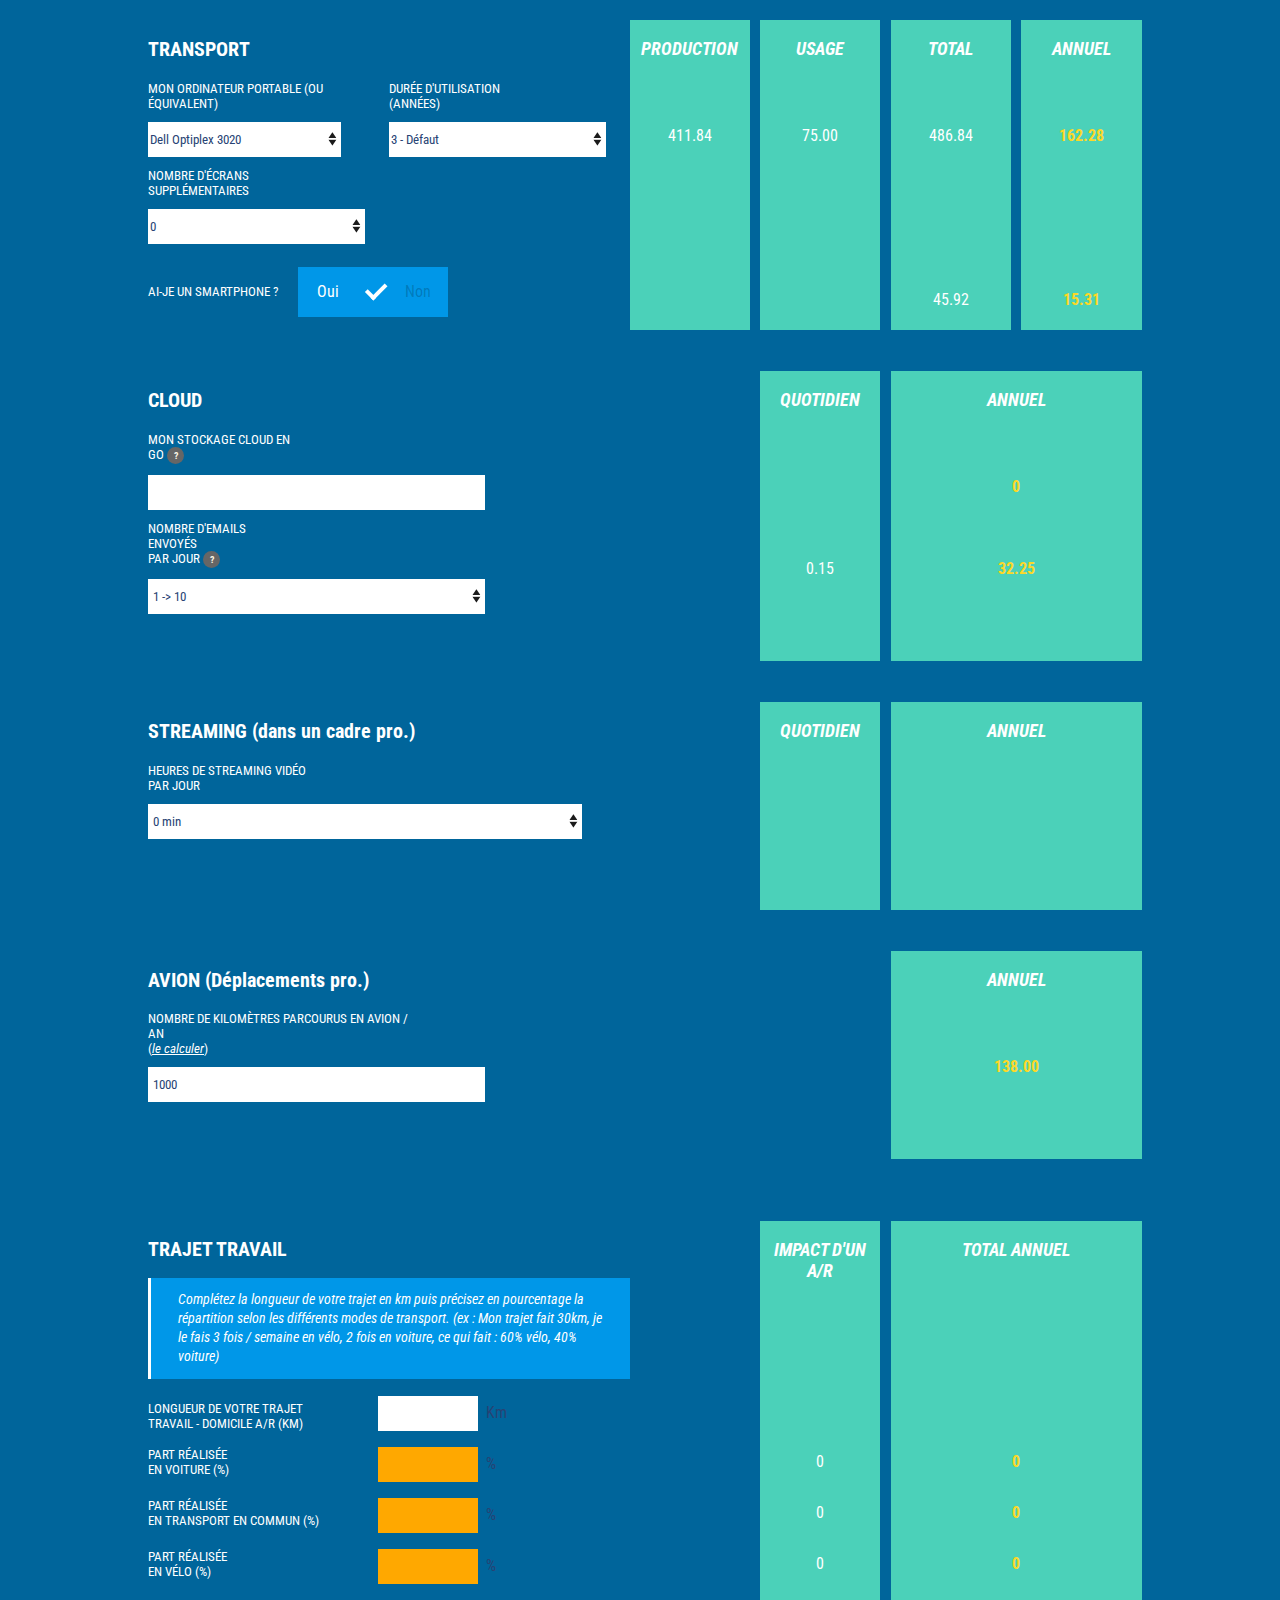
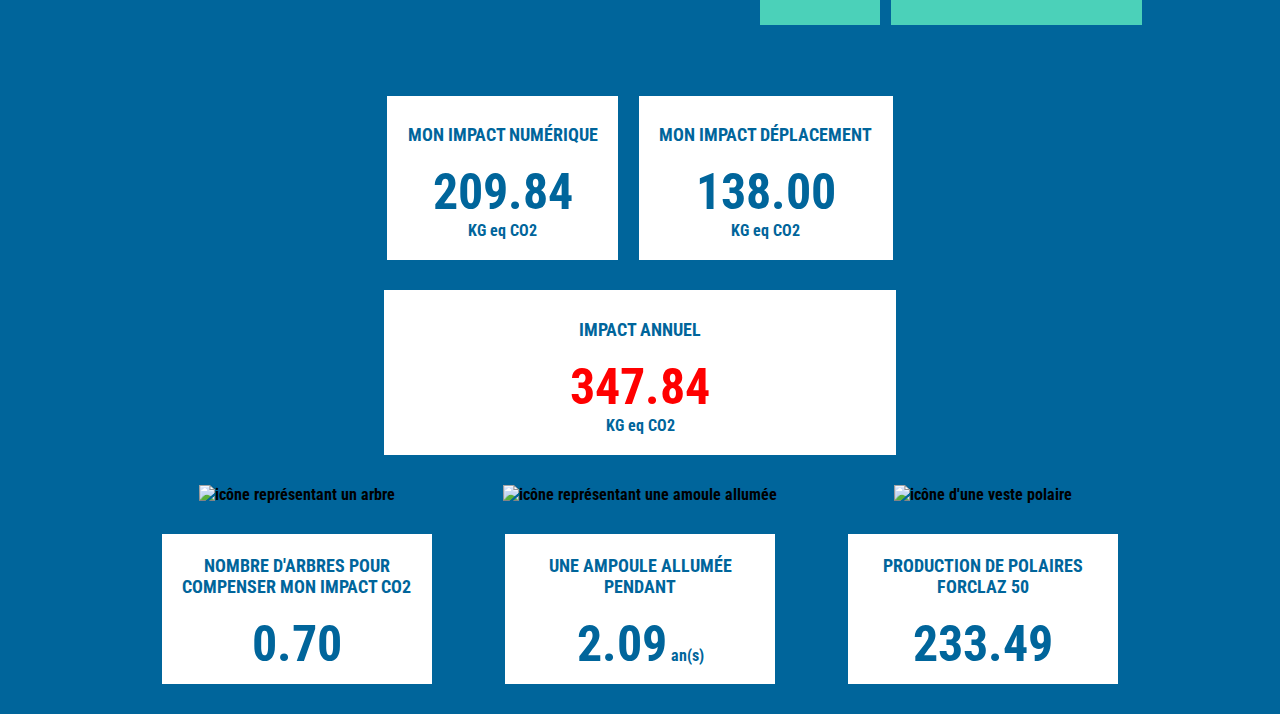
==== index.old.html @ cce3cbbc "commit" ====
<!DOCTYPE html>
<html lang="fr">
    <head>
        <title>GreenIT | Calculatrice</title>
        <meta http-equiv="Content-Type" content="text/html; charset=utf-8" />
        <link rel="stylesheet" href="./src/css/style.css" />
        <link href="https://fonts.googleapis.com/css?family=Roboto+Condensed" rel="stylesheet">
        <script src="./src/js/jquery.js"></script>
        <script src="./src/js/scripts.js"></script>
        <meta http-equiv="X-UA-Compatible" content="IE=edge">
        <meta name="viewport" content="width=device-width, initial-scale=1, maximum-scale=1, user-scalable=no">
        <script type="text/javascript">
            var _paq = window._paq || [];
            _paq.push(['trackPageView']);
            _paq.push(['enableLinkTracking']);
            (function() {
                var u="//analytics.institutnr.org/";
                _paq.push(['setTrackerUrl', u+'matomo.php']);
                _paq.push(['setSiteId', '1']);
                var d=document, g=d.createElement('script'), s=d.getElementsByTagName('script')[0];g.type='text/javascript';
                g.async=true; g.defer=true; g.src=u+'matomo.js'; s.parentNode.insertBefore(g,s);})();
        </script>
    </head>
    <body>
        <div id="page">
            <div id="content">
                <div class="background-image"></div>
                <div id="data">
                    <div id="device" class="section">
                        <div class="input_part">
                            <h2>TRANSPORT</h2>
                            <div class="groupe">
                                <div class="qOne">
                                    <div class="question">Mon ordinateur portable (ou équivalent)</div>
                                    <div class="answer">
                                        <select id="sel_laptop"></select>
                                    </div>
                                </div>
                                <div class="qTwo">
                                    <div class="question">Durée d'utilisation (Années)</div>
                                    <div class="answer">
                                        <select id="sel_lastingLaptop">
                                            <option value="1">1</option>
                                            <option value="2">2</option>
                                            <option value="3" selected=selected>3 - Défaut</option>
                                            <option value="4">4</option>
                                            <option value="5">5</option>
                                            <option value="6">6</option>
                                        </select>
                                    </div>
                                </div>
                            </div>
                            <div class="qOne">
                                <div class="question">Nombre d'écrans supplémentaires</div>
                                <div class="answer">
                                    <select id="screen">
                                        <option value="0">0</option>
                                        <option value="1">1</option>
                                        <option value="2">2</option>
                                        <option value="3">3</option>
                                    </select>
                                </div>
                            </div>
                            <div class="qTwo" id="smartphone">
                                <div class="question">Ai-je un smartphone ?</div>
                                <div class="answer">
                                    <div class="toggle-radio">
                                        <input type="radio" value="yes" name="phone" id="yes" checked>
                                        <input type="radio" value="no" name="phone" id="no">
                                        <div class="switch">
                                            <label for="yes">Oui</label>
                                            <label for="no">Non</label>
                                            <span></span>
                                        </div>
                                    </div>
                                </div>
                            </div>
                        </div>
                        <div class="boxes">
                            <div class="box">
                                <h3>PRODUCTION</h3>
                                <div id="laptop_production"></div>
                                <div class="line78">&nbsp;</div>
                            </div>
                            <div class="box">
                                <h3>USAGE</h3>
                                <div id="laptop_use"></div>
                                <div class="line78">&nbsp;</div>
                            </div>
                            <div class="box">
                                <h3>TOTAL</h3>
                                <div id="laptop_total" class="line24"></div>
                                <div id="screen_total" class="line24"></div>
                                <div id="phone_total" class="line24"></div>
                            </div>
                            <div class="box">
                                <h3>ANNUEL</h3>
                                <div id="laptop_impact_annuel" class="bold line24"></div>
                                <div id="screen_total_annuel" class="bold line24"></div>
                                <div id="phone_total_annuel" class="bold line24"></div>
                            </div>
                        </div>
                    </div>
                    <div id="cloud" class="section">
                        <div class="input_part">
                            <h2>CLOUD</h2>
                            <div class="question faq">Mon stockage Cloud en Go <a class="info" onclick="return false" href="#">?</a></div>
                            <div class="encart">Empreinte basée sur une étude Green IT - Frédéric Bordage : 120g Co2/Go stocké</div>
                            <div class="answer">
                                <input type="number" id="storage_google" min="0">
                            </div>
                            <div class="question faq">Nombre d'emails envoyés<br />par jour <a class="info" onclick="return false" href="#">?</a></div>
                            <div class="encart">NB : Ces résultats sont basés sur une étude de l'ADEME datant de 2011, intitulée <em>Analyse comparée des impacts environnementaux de la communication par voie électronique</em>, seule étude réalisée sur cet indicateur, s'appuyant sur un scénario où chaque email envoyé pèserait 1Mo. Au regard des différentes études, on peut estimer que la taille moyenne d'un email composé uniquement de texte est au moins 10 fois moins élevée.</div>
                            <div class="answer">
                                <select id="sel_emails"></select>
                            </div>
                        </div>
                        <div class="boxes">
                            <div class="nobox"></div>
                            <div class="box">
                                <h3>QUOTIDIEN</h3>
                                <div class="line24">&nbsp;</div>
                                <div id="impact_email_quotidien" class="line24"></div>
                            </div>
                            <div class="doublebox">
                                <h3>ANNUEL</h3>
                                <div class="bold line24" id="storage_google_annuel" class="bold"></div>
                                <div id="impact_email_annuel" class="bold line24"></div>
                            </div>
                        </div>
                    </div>
                    <div id="streaming" class="section">
                        <div class="input_part">
                            <h2>STREAMING (dans un cadre pro.)</h2>
                            <div class="question">Heures de streaming vidéo par jour</div>
                            <div class="answer">
                                <select id="sel_stream">
                                    <option value="0">0 min</option>
                                    <option value="10">10 min</option>
                                    <option value="20">20 min</option>
                                    <option value="30">30 min</option>
                                    <option value="40">40 min</option>
                                    <option value="60">1h</option>
                                </select>
                            </div>
                        </div>
                        <div class="boxes">
                            <div class="nobox"></div>
                            <div class="box">
                                <h3>QUOTIDIEN</h3>
                                <div id="impact_stream_quotidien" class="line24"></div>
                            </div>
                            <div class="doublebox">
                                <h3>ANNUEL</h3>
                                <div id="impact_stream_annuel" class="bold line24"></div>
                            </div>
                        </div>
                    </div>
                    <div id="plane" class="section">
                        <div class="input_part">
                            <h2>AVION (Déplacements pro.)</h2>
                            <div class="question">Nombre de kilomètres parcourus en avion / an <br />
                                (<a target="_blank" href="https://fr.distance.to">le calculer</a>)
                            </div>
                            <div class="answer">
                                <input type="number" id="deplacement_plane" value="1000" min="0">
                            </div>
                        </div>
                        <div class="boxes">
                            <div class="nobox"></div>
                            <div class="nobox"></div>
                            <div class="doublebox">
                                <h3>ANNUEL</h3>
                                <div id="impact_plane_annuel" class="bold line24"></div>
                            </div>
                        </div>
                    </div>
                    <div id="work" class="section">
                        <h2 class="h2_mobile">TRAJET TRAVAIL</h2>
                        <p class="legend legend_mobile">Complétez la longueur de votre trajet en km puis précisez en pourcentage la répartition selon les différents modes de transport. (ex : Mon trajet fait 30km, je le fais 3 fois / semaine en vélo, 2 fois en voiture, ce qui fait : 60% vélo, 40% voiture)</p>
                        <div class="goFlex">
                            <div class="input_part">
                                <h2>TRAJET TRAVAIL</h2>
                                <p class="legend">Complétez la longueur de votre trajet en km puis précisez en pourcentage la répartition selon les différents modes de transport. (ex : Mon trajet fait 30km, je le fais 3 fois / semaine en vélo, 2 fois en voiture, ce qui fait : 60% vélo, 40% voiture)</p>
                                <div class="question">Longueur de votre trajet <br />Travail - Domicile A/R (KM)</div>
                                <div class="answer">
                                    <input type="number" id="deplacement" min="0">&nbsp;&nbsp;Km
                                </div>
                                <div class="groupe">
                                    <div class="qOne">
                                        <div class="question">Part réalisée<br />en voiture (%)</div>
                                        <div class="answer">
                                            <input type="number" id="pourcent_voiture" class="percent" min="0" max="100">&nbsp;&nbsp;%
                                        </div>
                                    </div>
                                    <div class="qTwo"></div>
                                </div>
                                <div class="groupe">
                                    <div class="qOne">
                                        <div class="question">Part réalisée<br />en transport en commun (%)</div>
                                        <div class="answer">
                                            <input type="number" id="pourcent_commun" class="percent" min="0" max="100">&nbsp;&nbsp;%
                                        </div>
                                    </div>
                                    <div class="qTwo"></div>
                                </div>
                                <div class="groupe">
                                    <div class="qOne">
                                        <div class="question">Part réalisée<br />en vélo (%)</div>
                                        <div class="answer">
                                            <input type="number" id="pourcent_velo" class="percent" min="0" max="100">&nbsp;&nbsp;%
                                        </div>
                                    </div>
                                    <div class="qTwo"></div>
                                </div>
                            </div>
                            <div class="boxes">
                                <div class="nobox"></div>
                                <div class="box">
                                    <h3>IMPACT D'UN A/R</h3>
                                    <div class="line24" id="impact_voiture_quotidien"></div>
                                    <div class="line24" id="impact_commun_quotidien"></div>
                                    <div class="line24" id="impact_velo_quotidien"></div>
                                </div>
                                <div class="doublebox">
                                    <h3>TOTAL ANNUEL</h3>
                                    <div class="bold line24" id="impact_voiture_annuel"></div>
                                    <div class="bold line24" id="impact_commun_annuel"></div>
                                    <div class="bold line24" id="impact_velo_annnuel"></div>
                                </div>
                            </div>
                        </div>
                    </div>
                    <div id="footer">
                        <div class="impact_total" id="first_row">
                            <div class="div_subtotal">
                                <h3>Mon impact numérique</h3>
                                <div id="total_impact_numerique" class="subtotal"></div>KG eq CO2
                            </div>
                            <div class="div_subtotal">
                                <h3>Mon impact déplacement</h3>
                                <div id="total_impact_deplacement" class="subtotal"></div>KG eq CO2
                            </div>
                        </div>
                        <div class="impact_total">
                            <div class="div_subtotal div_total">
                                <h3>Impact annuel</h3>
                                <div id="total_impact" class="subtotal total"></div>KG eq CO2
                            </div>
                        </div>
                        <div id="last_row">
                            <div class="div_equiv">
                                <div class="div_image">
                                    <img src="img/tree.png" alt="icône représentant un arbre" />
                                </div>
                                <div class="impact_total">
                                    <div class="div_subtotal div_equivtotal">
                                        <h3>Nombre d'arbres pour compenser mon impact Co2</h3>
                                        <span id="nb_arbres" class="subtotal"></span>
                                    </div>
                                </div>
                            </div>
                            <div class="div_equiv">
                                <div class="div_image">
                                    <img src="img/idea.png" alt="icône représentant une amoule allumée" />
                                </div>
                                <div class="impact_total">
                                    <div class="div_subtotal div_equivtotal">
                                        <h3>Une ampoule allumée<br />pendant</h3>
                                        <span id="nb_bulb" class="subtotal"></span>
                                        <span>an(s)</span>
                                    </div>
                                </div>
                            </div>
                            <div class="div_equiv">
                                <div class="div_image">
                                    <img src="img/fleece.png" alt="icône d'une veste polaire" />
                                </div>
                                <div class="impact_total">
                                    <div class="div_subtotal div_equivtotal">
                                        <h3>Production de polaires Forclaz 50</h3>
                                        <span id="nb_polaire" class="subtotal"></span>
                                    </div>
                                </div>
                            </div>
                        </div>
                    </div>
                </div>
            </div>
        </div>
        <script>
            var acc=document.getElementsByClassName("collapsible");
            var i;
            for(i=0;i<acc.length;i++){
                acc[i].addEventListener("click",function(){
                    this.classList.toggle("active");
                    var panel=this.previousElementSibling;
                    if(panel.style.maxHeight){
                        panel.style.maxHeight=null;
                    }else{
                        panel.style.maxHeight=panel.scrollHeight+"px";
                    }
                });
            }
            $(document).ready(function(){
                $('.info').stop().mouseout(function(){
                    $(this).parents('.question').next('.encart').hide('slow');
                    return false;
                });
                $('.encart').stop().click(function(){
                    $('.encart').hide('fast');return false;
                });
                $('.info').stop().mouseover(function(){
                    $(this).parents('.question').next('.encart').show('fast');return false;
                });
            });
        </script>
    </body>
</html>
---- src/css/style.css ----
*{
    box-sizing:border-box
}
body{
    font-family:'Roboto Condensed',sans-serif;
    margin:0 auto;
    width:100%;
    background:#00659b
}
#page{
    margin:0 auto;width:95%
}
@media only screen and (min-width: 1100px){
    #page{width:90%}
}
@media only screen and (min-width: 1200px){
    #page{width:80%}
}
div{border:0 solid}
h1{
    font-size:30px;
    color:#00659b;
    margin:5px 0 5px 0
}
h2{
    font-size:20px;
    font-weight:700;
    color:#fff
}
h3{
    font-size:18px;
    font-weight:700;
    font-style:italic
}
.bold{
    font-weight:700;
    color:#FDD827;
}
.clear{clear:both}
.center{text-align:center}
.img_flag{height:20px}
#content{width:100%;height:auto;z-index:100;margin:auto}
#footer{margin:0 auto}
#logo{width:250px}
#logo img{max-width:100%}
#title{float:left;width:100%;text-align:center;text-transform:uppercase;margin:20px 0}
#data{position:relative;left:0;right:0;z-index:9999;margin:auto}.collapsible{display:none}
@media only screen and (max-width: 998px){
    #logo,#flag{float:none;text-align:center;margin:0 auto;width:100%;margin:1.7% 0}
    #title h1{margin:0;text-align:center}#title h1 span{display:block}
    div.panel{max-height:0;overflow:hidden;transition:max-height 0.2s ease-out}
}
.section{width:100%;padding-top:10px;clear:both}
.calculate_part{width:40%}
.boxes{width:100%}
.box{float:left;width:23%;margin-bottom:20px;margin-right:2%;background-color:#4BD1B9;text-align:center;color:#fff;height:100%}
.doublebox{float:left;height:100%;width:48%;margin-bottom:20px;margin-right:0;background-color:#4BD1B9;text-align:center;color:#fff}
.nobox{float:left;min-height:130px;width:23%;margin-bottom:20px;margin-right:2%;text-align:center}
.question{
    width:100%;
    height:30px;
    color:#fff;
    font-size:13px;
    text-transform:uppercase;
    margin:5px 0;
    padding:3px 0;
    display:table-cell;
    vertical-align:bottom
}
.question span{
    text-transform:lowercase;
}
.answer{color:#274374;margin:5px 0;padding:3px 0}
.answer select,input:not([type=radio]),
.collapsible{-webkit-appearance:none;-moz-appearance:none;appearance:none;border-radius:0;
    border:none;height:35px;background:#fff;width:90%;font-family:'Roboto Condensed';color:#274374;padding:1%}
.collapsible{height:auto;width:100%;background:none;display:inline-block;transition:0.4s;cursor:pointer;
    outline:none;font-size:15px;width:100%;text-align:center;padding:0;margin:0;text-decoration:underline;color:#00659b}
.answer select{background:url('../../assets/drop-down.png') no-repeat center right #fff;background-size:15px 14px}
#cloud select, #cloud input, #plane input{width:70%}
.input_part{padding-left:20px;width:100%;font-size:16px}
#sel_laptop{width:80%;margin-right:4px}
.question a{color:#fff;text-transform:lowercase;font-style:italic}
.question a:hover{color:#fee194}
.legend_mobile,.h2_mobile{display:none}
@media only screen and (min-width: 998px){
    #work.section div.goFlex,.section,.groupe{display:flex;justify-content:space-between;padding:2% 0}
    .section{align-items:stretch}
    .input_part{width:49%}
    .boxes{width:51%}
    .question{padding-right:19%}
    #plane .question{padding-right:6%}
    .groupe{padding:0% 0}
    .qOne,.qTwo{width:50%}
    #work .groupe .qOne{width:100%}
    #work input{width:100px}
    #work .question{float:left;width:230px;padding-right:0}
    .box h3, .doublebox h3{margin-bottom:67px}
    #work .box h3, #work .doublebox h3{margin-bottom:165px;height:48px}
    .line24{height:82px}
    #work .line24{height:51px}
    .line78{height:0px}
    .box div.line24:last-child{height:20px}
    .collapsible{display:none}
}
@media only screen and (max-width: 998px){
    .boxes{display:flex;justify-content:space-between;align-items:stretch}
    .box{float:none;height:150px}
    #device .box{width:25%;margin:3% 1% 0 0;height:130px}
    .line24{height:29px}
    #device .box h3{font-size:13px}
    #cloud.section, #plane.section, #work.section div.goFlex,#streaming.section{display:flex;justify-content:space-between;align-items:stretch}
    #cloud .input_part, #streaming .input_part{width:49%}
    #cloud .boxes, #streaming .boxes{width:51%}
    #plane .nobox, #cloud .nobox, #work .nobox, #streaming .nobox{display:none}
    #cloud .box, #cloud .doublebox, #streaming .box, #streaming .doublebox{width:50%;margin:3% 1% 0 0;height:95%;float:none}
    #cloud .question{padding-right:19%}
    #work .groupe{padding:0% 0}
    #work .qOne, #work .qTwo{width:50%}
    #cloud .box h3, #cloud .doublebox h3{margin-bottom:67px}
    #streaming .box h3, #streaming .doublebox h3{margin-bottom:55px;padding-bottom:30px}
    #plane .doublebox h3{margin-bottom:77px;padding-bottom:30px}
    #plane .input_part{width:49%}
    #plane .boxes{width:51%}
    #plane .doublebox{width:100%;float:none;margin:0 1% 0 0}
    .line78{height:0px}
    #cloud .line24{height:96px}
    #plane .line24{margin-top:106px}
    .box div.line24:last-child, .doublebox div.line24:last-child{height:20px}
    #work.groupe{display:block}
    #work .input_part{width:49%}
    #work .boxes{width:51%}
    #work .doublebox, #work .box{width:50%;float:none;margin:0 1% 0 0;height:100%}
    #work .groupe .qOne{width:90%}
    #work .answer input{width:70%}
    #work .input_part h2, #work .input_part .legend{display:none}
    .legend_mobile,.h2_mobile{display:block}
    #work .box h3, #work .doublebox h3{height:83px}
    #work .line24{margin-top:66px}
    #work.section,#device.section,#plane.section,#cloud.section{margin:10px 0;padding:20px 0;border-bottom:1px solid #fee194}
}
#work .groupe .qTwo{display:none}
.div_subtotal{padding:1% 0 2% 0;font-weight:700;text-align:center;background-color:#fff}
.subtotal{font-size:50px;font-weight:700}
.subtotal h3{font-size:40px;padding-bottom:5px}
.total{color:red}
.div_total{width:50%;margin:0 auto}
.div_equiv{width:33%;font-weight:700;text-align:center}
.div_image{}
.div_equivtotal{width:80%;margin:0 auto;height:150px}
.tableauImpact{font-size:18px;font-weight:600;color:#fff;width:100%;text-align:center;margin:auto;padding-top:5px}
.ges2,.ges4{display:inline-block;border-radius:10px;font-weight:600;margin:0 6px;color:#fff;
    background-color:#4BD1B9;padding:10px 15px;text-align:center
}
@media only screen and (max-width: 998px){
    .bg-total_post,.bg-total_pre,.bg-total_last{display:none}
    .div_subtotal{width:80%;margin:1% auto;padding:2% 0 4% 0;height:auto}
    #last_row .impact_total .div_subtotal{width:100%}
    #last_row .impact_total{margin:6px auto 0px auto;padding:2% 2% 0% 2%;height:auto}
    .subtotal{font-size:31px}
    #last_row .div_subtotal{padding:1% 2% 12% 2%}
    #last_row h3{height:100px}
    .div_subtotal h3{font-size:17px}
}
.impact_total{margin:30px auto}
#last_row,#first_row{width:100%;height:auto;display:flex;justify-content:space-between;align-items:stretch}
#last_row .div_equiv{width:33%;height:100%}
#first_row{justify-content:center;align-items:stretch}
#first_row .div_subtotal{height:100%;padding:1% 2% 2% 2%;margin:0 0 0 1%}
#first_row .div_subtotal:first-child{margin:0 1% 0 0}
.credits{margin:0 auto;text-align:center;padding:2%;font-size:13px;line-height:1.2rem;color:#fff}
.credits span{font-size:11px}
.credits a{color:#fff}
.credits a:hover{color:#f1f1f1}
hr{width:50%;border:none;height:2px;margin:3% auto 0 auto;background:#ffffff59}
.faq a{display:inline-block;background:#666;color:#FAF5E4;font-size:10px;border-radius:50%;
    padding:0;height:17px;line-height:17px;width:17px;text-align:center;font-weight:bold;text-decoration:none;font-style:normal
}
.faq a:hover{background-color:#fee194}
.faq{position:relative}
.encart{display:none;background:#666;color:#fff;font-size:13px;line-height:18px;width:330px;padding:12px;position:absolute;z-index:10000}
#smartphone{position:relative;padding-top:20px}
#smartphone .question{width:150px;padding-right:0}
.switch{position:absolute;margin-left:150px;top:15px;width:150px;height:50px;text-align:center;background:#0097E8;transition:all 0.2s ease}
.switch span{position:absolute;width:20px;height:4px;top:50%;left:50%;margin:-2px 0px 0px -4px;
    background:#fff;display:block;transform:rotate(-45deg);transition:all 0.2s ease
}
.switch span:after{content:"";display:block;position:absolute;width:4px;height:12px;margin-top:-8px;background:#fff;transition:all 0.2s ease}
input[type=radio]{display:none}
.switch label{cursor:pointer;color:rgba(0,0,0,0.2);width:60px;line-height:50px;transition:all 0.2s ease}
label[for=yes]{position:absolute;left:0px;height:20px}
label[for=no]{position:absolute;right:0px}
#no:checked~.switch{background:#eb4f37}
#no:checked ~ .switch span{background:#fff;margin-left:-8px}
#no:checked ~ .switch span:after{background:#fff;height:20px;margin-top:-8px;margin-left:8px}
#yes:checked ~ .switch label[for=yes]{color:#fff}
#no:checked ~ .switch label[for=no]{color:#fff}
.legend{font-style:italic;color:#fff;font-size:0.9rem;border-left:3px solid #fff;padding:12px 27px;background:#0097E8;line-height:1.2rem}
.div_subtotal{color:#00659b}
.div_subtotal h3{font-style:normal;text-transform:uppercase;font-weight:bold}
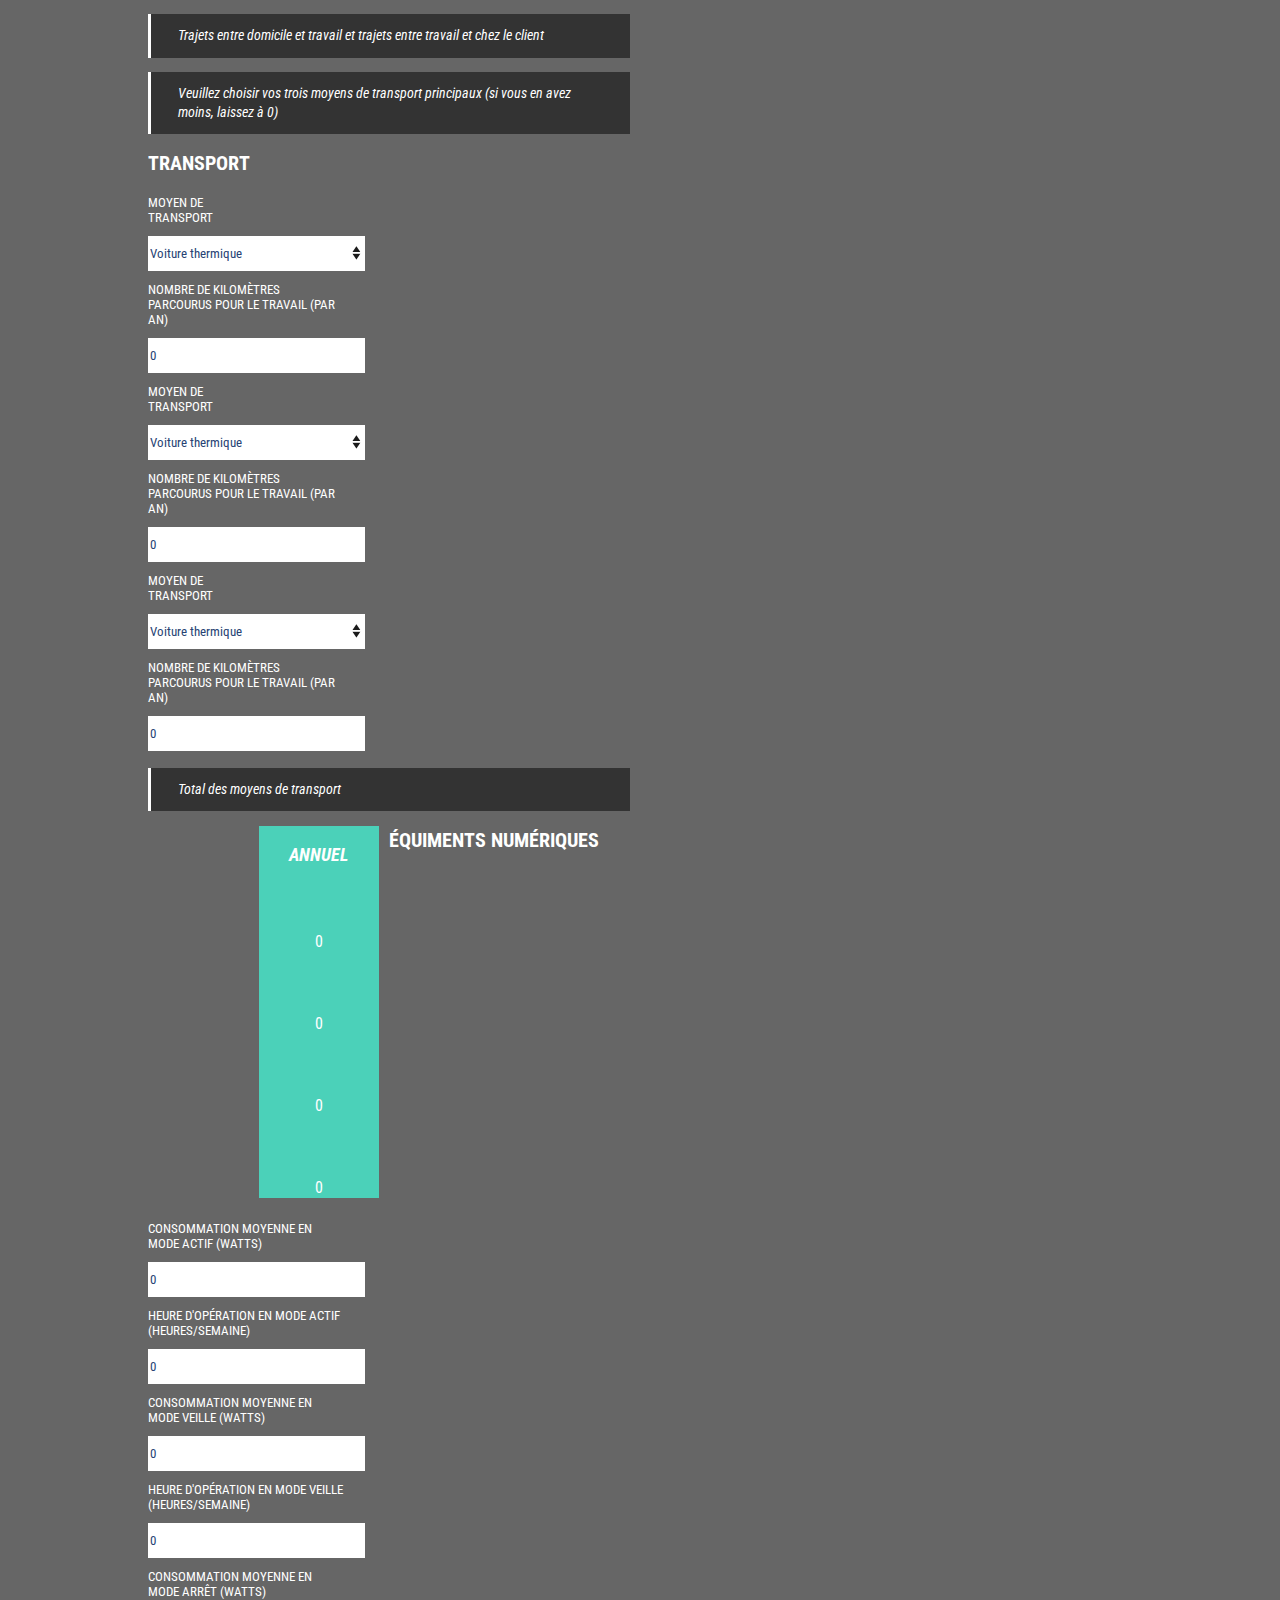
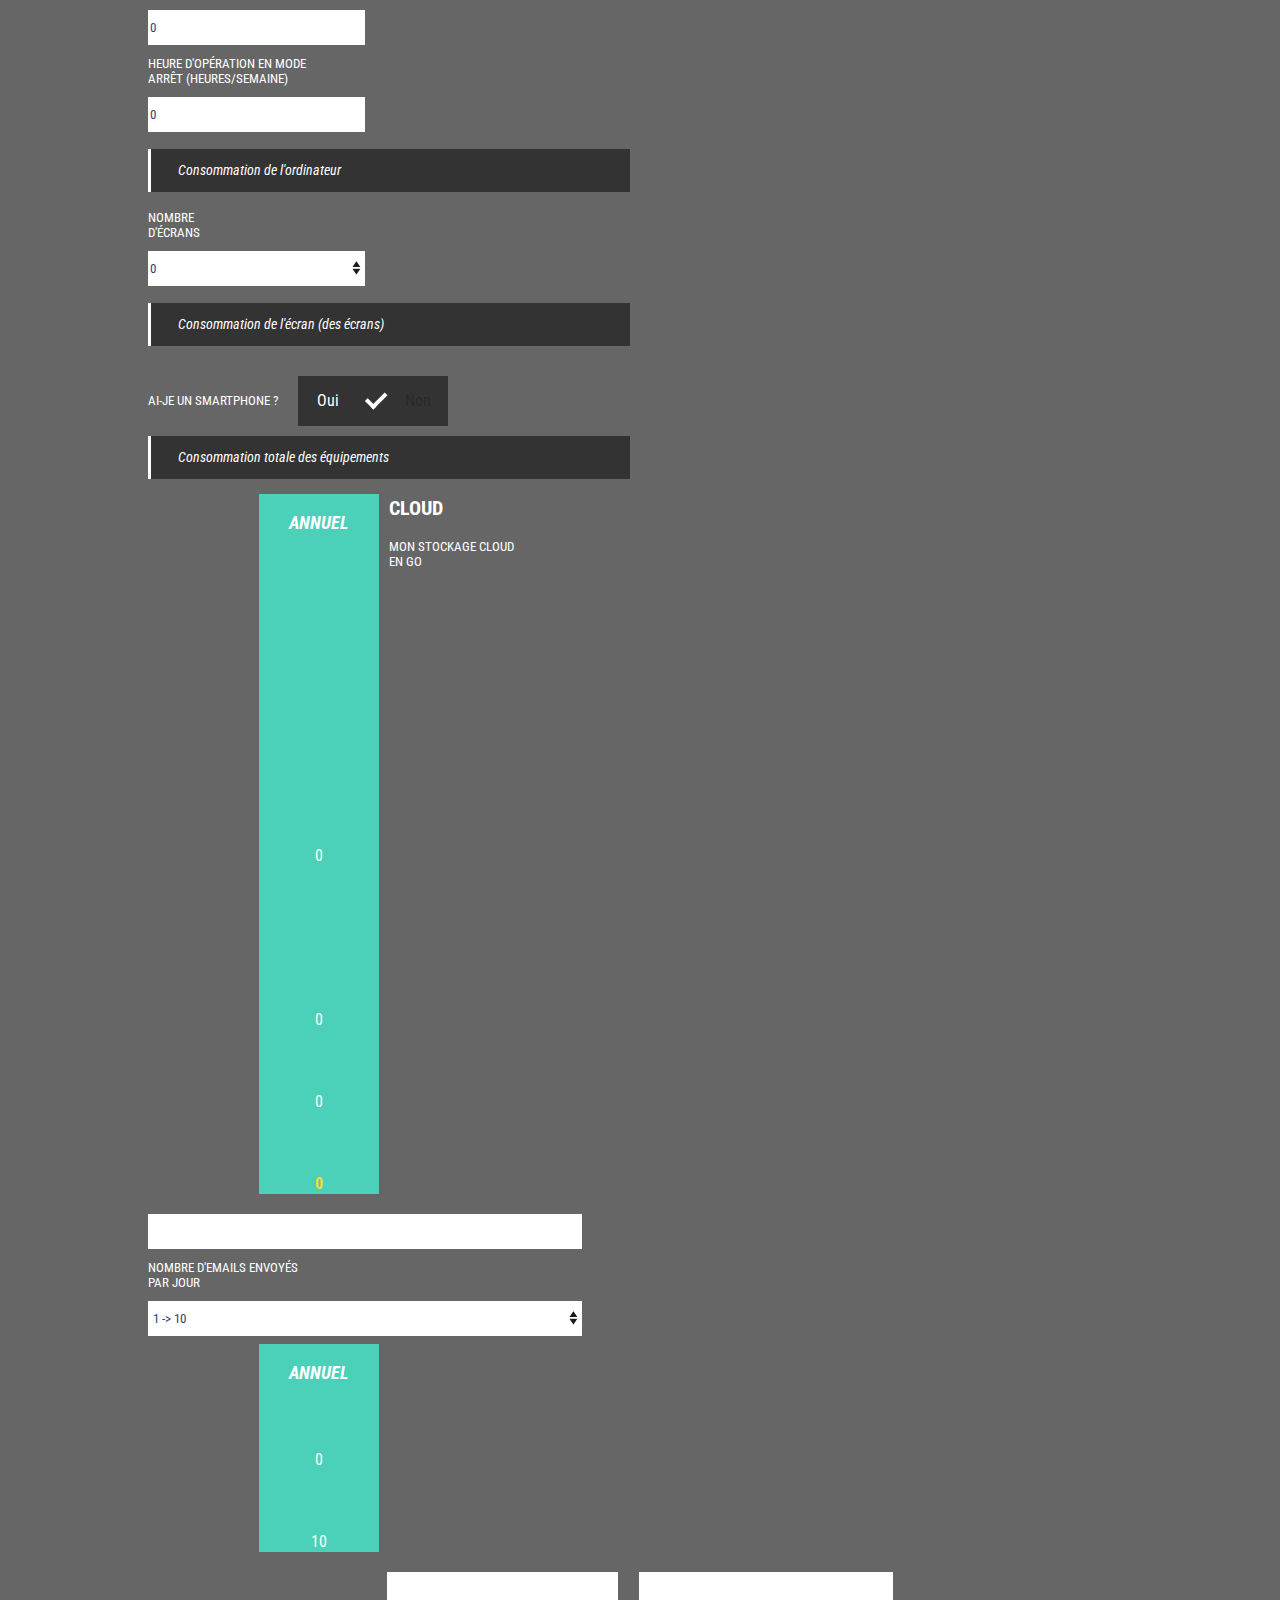
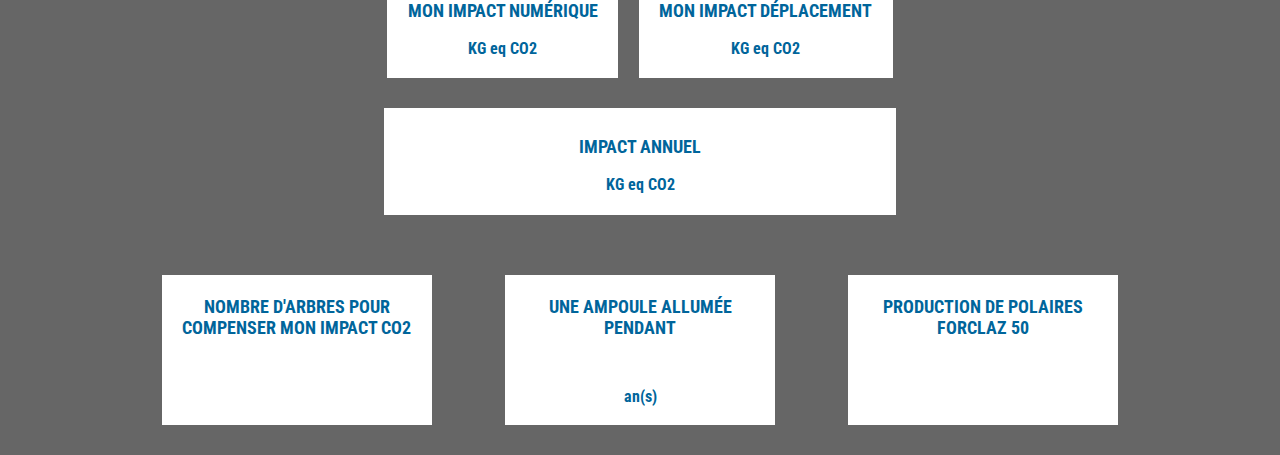
==== commit 9c4d7950: "new design" ====
--- a/index.old.html
+++ b/index.old.html
@@ -6,52 +6,134 @@
         <link rel="stylesheet" href="./src/css/style.css" />
         <link href="https://fonts.googleapis.com/css?family=Roboto+Condensed" rel="stylesheet">
         <script src="./src/js/jquery.js"></script>
-        <script src="./src/js/scripts.js"></script>
+        <!--<script src="./src/js/scripts.js"></script>-->
         <meta http-equiv="X-UA-Compatible" content="IE=edge">
         <meta name="viewport" content="width=device-width, initial-scale=1, maximum-scale=1, user-scalable=no">
-        <script type="text/javascript">
-            var _paq = window._paq || [];
-            _paq.push(['trackPageView']);
-            _paq.push(['enableLinkTracking']);
-            (function() {
-                var u="//analytics.institutnr.org/";
-                _paq.push(['setTrackerUrl', u+'matomo.php']);
-                _paq.push(['setSiteId', '1']);
-                var d=document, g=d.createElement('script'), s=d.getElementsByTagName('script')[0];g.type='text/javascript';
-                g.async=true; g.defer=true; g.src=u+'matomo.js'; s.parentNode.insertBefore(g,s);})();
-        </script>
     </head>
     <body>
         <div id="page">
             <div id="content">
                 <div class="background-image"></div>
                 <div id="data">
-                    <div id="device" class="section">
+                    <div class="section">
+                        <div class="input_part">
+                            <p class="legend">Trajets entre domicile et travail et trajets entre travail et chez le client</p>
+                            <p class="legend">Veuillez choisir vos trois moyens de transport principaux (si vous en avez moins, laissez à 0)</p>
+                        </div>
+                    </div>
+                    <div id="transport" class="section">
                         <div class="input_part">
                             <h2>TRANSPORT</h2>
                             <div class="groupe">
                                 <div class="qOne">
-                                    <div class="question">Mon ordinateur portable (ou équivalent)</div>
-                                    <div class="answer">
-                                        <select id="sel_laptop"></select>
-                                    </div>
-                                </div>
-                                <div class="qTwo">
-                                    <div class="question">Durée d'utilisation (Années)</div>
-                                    <div class="answer">
-                                        <select id="sel_lastingLaptop">
-                                            <option value="1">1</option>
-                                            <option value="2">2</option>
-                                            <option value="3" selected=selected>3 - Défaut</option>
-                                            <option value="4">4</option>
-                                            <option value="5">5</option>
-                                            <option value="6">6</option>
+                                    <div class="question">Moyen de transport</div>
+                                    <div class="answer">
+                                        <select id="transportation1" class="transportation">
+                                            
                                         </select>
                                     </div>
                                 </div>
-                            </div>
+                                <div class="qTwo">
+                                    <div class="question">Nombre de kilomètres parcourus pour le travail (par an)</div>
+                                    <div class="answer">
+                                        <input type="number" id="transport_hours1" class="transport_hours" value="0" min="0">
+                                    </div>
+                                </div>
+                            </div>
+                            <div class="groupe">
+                                <div class="qOne">
+                                    <div class="question">Moyen de transport</div>
+                                    <div class="answer">
+                                        <select id="transportation2" class="transportation">
+                                            
+                                        </select>
+                                    </div>
+                                </div>
+                                <div class="qTwo">
+                                    <div class="question">Nombre de kilomètres parcourus pour le travail (par an)</div>
+                                    <div class="answer">
+                                        <input type="number" id="transport_hours2" class="transport_hours" value="0" min="0">
+                                    </div>
+                                </div>
+                            </div>
+                            <div class="groupe">
+                                <div class="qOne">
+                                    <div class="question">Moyen de transport</div>
+                                    <div class="answer">
+                                        <select id="transportation3" class="transportation">
+                                            
+                                        </select>
+                                    </div>
+                                </div>
+                                <div class="qTwo">
+                                    <div class="question">Nombre de kilomètres parcourus pour le travail (par an)</div>
+                                    <div class="answer">
+                                        <input type="number" id="transport_hours3" class="transport_hours" value="0" min="0">
+                                    </div>
+                                </div>
+                            </div>
+                            <p class="legend">Total des moyens de transport</p>
+                            
+                        </div>
+                        <div class="boxes">
+                            <div class="nobox"></div>
+                            <div class="box">
+                                <h3>ANNUEL</h3>
+                                <div id="transport1" class="line24">0</div>
+                                <div id="transport2" class="line24">0</div>
+                                <div id="transport3" class="line24">0</div>
+                                <div id="transport_total" class="line24">0</div>
+                            </div>
+                        </div>
+                    </div>
+                    <div id="devices" class="section">
+                        <div class="input_part">
+                            <h2>ÉQUIMENTS NUMÉRIQUES</h2>
+                            <div class="groupe">
+                                <div class="qOne">
+                                    <div class="question">Consommation moyenne en mode actif (Watts)</div>
+                                    <div class="answer">
+                                        <input class="computer" type="number" id="pa" value="0" min="0">
+                                    </div>
+                                </div>
+                                <div class="qTwo">
+                                    <div class="question">Heure d'opération en mode actif (heures/semaine)</div>
+                                    <div class="answer">
+                                        <input class="computer" type="number" id="ha" value="0" min="0">
+                                    </div>
+                                </div>
+                            </div>
+                            <div class="groupe">
+                                <div class="qOne">
+                                    <div class="question">Consommation moyenne en mode veille (Watts)</div>
+                                    <div class="answer">
+                                        <input class="computer" type="number" id="pl" value="0" min="0">
+                                    </div>
+                                </div>
+                                <div class="qTwo">
+                                    <div class="question">Heure d'opération en mode veille (heures/semaine)</div>
+                                    <div class="answer">
+                                        <input class="computer" type="number" id="hl" value="0" min="0">
+                                    </div>
+                                </div>
+                            </div>
+                            <div class="groupe">
+                                <div class="qOne">
+                                    <div class="question">Consommation moyenne en mode arrêt (Watts)</div>
+                                    <div class="answer">
+                                        <input class="computer" type="number" id="po" value="0" min="0">
+                                    </div>
+                                </div>
+                                <div class="qTwo">
+                                    <div class="question">Heure d'opération en mode arrêt (heures/semaine)</div>
+                                    <div class="answer">
+                                        <input class="computer" type="number" id="ho" value="0" min="0">
+                                    </div>
+                                </div>
+                            </div>
+                            <p class="legend">Consommation de l'ordinateur</p>
                             <div class="qOne">
-                                <div class="question">Nombre d'écrans supplémentaires</div>
+                                <div class="question">Nombre d'écrans</div>
                                 <div class="answer">
                                     <select id="screen">
                                         <option value="0">0</option>
@@ -61,6 +143,7 @@
                                     </select>
                                 </div>
                             </div>
+                            <p class="legend">Consommation de l'écran (des écrans)</p>
                             <div class="qTwo" id="smartphone">
                                 <div class="question">Ai-je un smartphone ?</div>
                                 <div class="answer">
@@ -75,162 +158,50 @@
                                     </div>
                                 </div>
                             </div>
-                        </div>
-                        <div class="boxes">
-                            <div class="box">
-                                <h3>PRODUCTION</h3>
-                                <div id="laptop_production"></div>
-                                <div class="line78">&nbsp;</div>
-                            </div>
-                            <div class="box">
-                                <h3>USAGE</h3>
-                                <div id="laptop_use"></div>
-                                <div class="line78">&nbsp;</div>
-                            </div>
-                            <div class="box">
-                                <h3>TOTAL</h3>
-                                <div id="laptop_total" class="line24"></div>
-                                <div id="screen_total" class="line24"></div>
-                                <div id="phone_total" class="line24"></div>
-                            </div>
-                            <div class="box">
-                                <h3>ANNUEL</h3>
-                                <div id="laptop_impact_annuel" class="bold line24"></div>
-                                <div id="screen_total_annuel" class="bold line24"></div>
-                                <div id="phone_total_annuel" class="bold line24"></div>
-                            </div>
-                        </div>
-                    </div>
-                    <div id="cloud" class="section">
-                        <div class="input_part">
-                            <h2>CLOUD</h2>
-                            <div class="question faq">Mon stockage Cloud en Go <a class="info" onclick="return false" href="#">?</a></div>
-                            <div class="encart">Empreinte basée sur une étude Green IT - Frédéric Bordage : 120g Co2/Go stocké</div>
-                            <div class="answer">
-                                <input type="number" id="storage_google" min="0">
-                            </div>
-                            <div class="question faq">Nombre d'emails envoyés<br />par jour <a class="info" onclick="return false" href="#">?</a></div>
-                            <div class="encart">NB : Ces résultats sont basés sur une étude de l'ADEME datant de 2011, intitulée <em>Analyse comparée des impacts environnementaux de la communication par voie électronique</em>, seule étude réalisée sur cet indicateur, s'appuyant sur un scénario où chaque email envoyé pèserait 1Mo. Au regard des différentes études, on peut estimer que la taille moyenne d'un email composé uniquement de texte est au moins 10 fois moins élevée.</div>
-                            <div class="answer">
-                                <select id="sel_emails"></select>
-                            </div>
+                            <p class="legend">Consommation totale des équipements</p>
                         </div>
                         <div class="boxes">
                             <div class="nobox"></div>
                             <div class="box">
-                                <h3>QUOTIDIEN</h3>
-                                <div class="line24">&nbsp;</div>
-                                <div id="impact_email_quotidien" class="line24"></div>
-                            </div>
-                            <div class="doublebox">
                                 <h3>ANNUEL</h3>
-                                <div class="bold line24" id="storage_google_annuel" class="bold"></div>
-                                <div id="impact_email_annuel" class="bold line24"></div>
-                            </div>
-                        </div>
-                    </div>
-                    <div id="streaming" class="section">
-                        <div class="input_part">
-                            <h2>STREAMING (dans un cadre pro.)</h2>
-                            <div class="question">Heures de streaming vidéo par jour</div>
+                                <div class="line24"></div>
+                                <div class="line24"></div>
+                                <div class="line24"></div>
+                                <div id="computer_impact_annuel" class="line24">0</div>
+                                <div class="line24"></div>
+                                <div id="screen_total_annuel" class="line24">0</div>
+                                <div id="phone_total_annuel" class="line24">0</div>
+                                <div id="devices_total_annuel" class="bold line24">0</div>
+                            </div>
+                        </div>
+                    </div>
+                    <div id="cloud" class="section">
+                        <div class="input_part">
+                            <h2>CLOUD</h2>
+                            <div class="question">Mon stockage Cloud en Go</div><!-- 120g Co2/Go stocké -->
                             <div class="answer">
-                                <select id="sel_stream">
-                                    <option value="0">0 min</option>
-                                    <option value="10">10 min</option>
-                                    <option value="20">20 min</option>
-                                    <option value="30">30 min</option>
-                                    <option value="40">40 min</option>
-                                    <option value="60">1h</option>
+                                <input type="number" id="storage_google" min="0">
+                            </div>
+                            <div class="question ">Nombre d'emails envoyés par jour</div>
+                            <div class="answer">
+                                <select id="sel_emails">
+                                    <option value="1">1 -> 10</option>
+                                    <option value="11">11 -> 20</option>
+                                    <option value="21">21 -> 40</option>
+                                    <option value="41">+ 40</option>
                                 </select>
                             </div>
                         </div>
                         <div class="boxes">
                             <div class="nobox"></div>
                             <div class="box">
-                                <h3>QUOTIDIEN</h3>
-                                <div id="impact_stream_quotidien" class="line24"></div>
-                            </div>
-                            <div class="doublebox">
                                 <h3>ANNUEL</h3>
-                                <div id="impact_stream_annuel" class="bold line24"></div>
-                            </div>
-                        </div>
-                    </div>
-                    <div id="plane" class="section">
-                        <div class="input_part">
-                            <h2>AVION (Déplacements pro.)</h2>
-                            <div class="question">Nombre de kilomètres parcourus en avion / an <br />
-                                (<a target="_blank" href="https://fr.distance.to">le calculer</a>)
-                            </div>
-                            <div class="answer">
-                                <input type="number" id="deplacement_plane" value="1000" min="0">
-                            </div>
-                        </div>
-                        <div class="boxes">
-                            <div class="nobox"></div>
-                            <div class="nobox"></div>
-                            <div class="doublebox">
-                                <h3>ANNUEL</h3>
-                                <div id="impact_plane_annuel" class="bold line24"></div>
-                            </div>
-                        </div>
-                    </div>
-                    <div id="work" class="section">
-                        <h2 class="h2_mobile">TRAJET TRAVAIL</h2>
-                        <p class="legend legend_mobile">Complétez la longueur de votre trajet en km puis précisez en pourcentage la répartition selon les différents modes de transport. (ex : Mon trajet fait 30km, je le fais 3 fois / semaine en vélo, 2 fois en voiture, ce qui fait : 60% vélo, 40% voiture)</p>
-                        <div class="goFlex">
-                            <div class="input_part">
-                                <h2>TRAJET TRAVAIL</h2>
-                                <p class="legend">Complétez la longueur de votre trajet en km puis précisez en pourcentage la répartition selon les différents modes de transport. (ex : Mon trajet fait 30km, je le fais 3 fois / semaine en vélo, 2 fois en voiture, ce qui fait : 60% vélo, 40% voiture)</p>
-                                <div class="question">Longueur de votre trajet <br />Travail - Domicile A/R (KM)</div>
-                                <div class="answer">
-                                    <input type="number" id="deplacement" min="0">&nbsp;&nbsp;Km
-                                </div>
-                                <div class="groupe">
-                                    <div class="qOne">
-                                        <div class="question">Part réalisée<br />en voiture (%)</div>
-                                        <div class="answer">
-                                            <input type="number" id="pourcent_voiture" class="percent" min="0" max="100">&nbsp;&nbsp;%
-                                        </div>
-                                    </div>
-                                    <div class="qTwo"></div>
-                                </div>
-                                <div class="groupe">
-                                    <div class="qOne">
-                                        <div class="question">Part réalisée<br />en transport en commun (%)</div>
-                                        <div class="answer">
-                                            <input type="number" id="pourcent_commun" class="percent" min="0" max="100">&nbsp;&nbsp;%
-                                        </div>
-                                    </div>
-                                    <div class="qTwo"></div>
-                                </div>
-                                <div class="groupe">
-                                    <div class="qOne">
-                                        <div class="question">Part réalisée<br />en vélo (%)</div>
-                                        <div class="answer">
-                                            <input type="number" id="pourcent_velo" class="percent" min="0" max="100">&nbsp;&nbsp;%
-                                        </div>
-                                    </div>
-                                    <div class="qTwo"></div>
-                                </div>
-                            </div>
-                            <div class="boxes">
-                                <div class="nobox"></div>
-                                <div class="box">
-                                    <h3>IMPACT D'UN A/R</h3>
-                                    <div class="line24" id="impact_voiture_quotidien"></div>
-                                    <div class="line24" id="impact_commun_quotidien"></div>
-                                    <div class="line24" id="impact_velo_quotidien"></div>
-                                </div>
-                                <div class="doublebox">
-                                    <h3>TOTAL ANNUEL</h3>
-                                    <div class="bold line24" id="impact_voiture_annuel"></div>
-                                    <div class="bold line24" id="impact_commun_annuel"></div>
-                                    <div class="bold line24" id="impact_velo_annnuel"></div>
-                                </div>
-                            </div>
-                        </div>
-                    </div>
+                                <div class="line24" id="storage_google_annuel">0</div>
+                                <div id="impact_email_annuel" class="line24">10</div>
+                            </div>
+                        </div>
+                    </div>
+                    <div id="impression" class="section"></div>
                     <div id="footer">
                         <div class="impact_total" id="first_row">
                             <div class="div_subtotal">
@@ -250,9 +221,11 @@
                         </div>
                         <div id="last_row">
                             <div class="div_equiv">
+                                <!--
                                 <div class="div_image">
                                     <img src="img/tree.png" alt="icône représentant un arbre" />
                                 </div>
+                                -->
                                 <div class="impact_total">
                                     <div class="div_subtotal div_equivtotal">
                                         <h3>Nombre d'arbres pour compenser mon impact Co2</h3>
@@ -261,9 +234,11 @@
                                 </div>
                             </div>
                             <div class="div_equiv">
+                                <!--
                                 <div class="div_image">
                                     <img src="img/idea.png" alt="icône représentant une amoule allumée" />
                                 </div>
+                                -->
                                 <div class="impact_total">
                                     <div class="div_subtotal div_equivtotal">
                                         <h3>Une ampoule allumée<br />pendant</h3>
@@ -273,9 +248,11 @@
                                 </div>
                             </div>
                             <div class="div_equiv">
+                                <!--
                                 <div class="div_image">
                                     <img src="img/fleece.png" alt="icône d'une veste polaire" />
                                 </div>
+                                -->
                                 <div class="impact_total">
                                     <div class="div_subtotal div_equivtotal">
                                         <h3>Production de polaires Forclaz 50</h3>
@@ -288,32 +265,6 @@
                 </div>
             </div>
         </div>
-        <script>
-            var acc=document.getElementsByClassName("collapsible");
-            var i;
-            for(i=0;i<acc.length;i++){
-                acc[i].addEventListener("click",function(){
-                    this.classList.toggle("active");
-                    var panel=this.previousElementSibling;
-                    if(panel.style.maxHeight){
-                        panel.style.maxHeight=null;
-                    }else{
-                        panel.style.maxHeight=panel.scrollHeight+"px";
-                    }
-                });
-            }
-            $(document).ready(function(){
-                $('.info').stop().mouseout(function(){
-                    $(this).parents('.question').next('.encart').hide('slow');
-                    return false;
-                });
-                $('.encart').stop().click(function(){
-                    $('.encart').hide('fast');return false;
-                });
-                $('.info').stop().mouseover(function(){
-                    $(this).parents('.question').next('.encart').show('fast');return false;
-                });
-            });
-        </script>
+        <script src="./src/js/main.js"></script>
     </body>
 </html>--- a/src/css/style.css
+++ b/src/css/style.css
@@ -5,10 +5,37 @@
     font-family:'Roboto Condensed',sans-serif;
     margin:0 auto;
     width:100%;
-    background:#00659b
+    background:#666;
+    color: #fff;
 }
+
+.grid-container {
+    display: grid;
+    grid-template-columns: auto auto auto;
+    padding: 10px;
+}
+
+.grid-item {
+    display: flex;
+    flex-direction: column;
+    margin: 20px;
+    
+}
+
+.grid-item.center {
+    justify-content: center;
+    align-items: center;
+}
+
+#devices .grid-container, #cloud .grid-container{
+    display: grid;
+    grid-template-columns: auto auto;
+    padding: 10px;
+}
+
 #page{
-    margin:0 auto;width:95%
+    margin:0 auto;
+    width:95%
 }
 @media only screen and (min-width: 1100px){
     #page{width:90%}
@@ -16,7 +43,17 @@
 @media only screen and (min-width: 1200px){
     #page{width:80%}
 }
-div{border:0 solid}
+#content{width:100%;height:auto;z-index:100;margin:auto}
+#data{
+    position:relative;
+    left:0;
+    right:0;
+    z-index:9999;
+    margin:auto;
+}
+div{
+    border:0 solid;
+}
 h1{
     font-size:30px;
     color:#00659b;
@@ -36,25 +73,14 @@
     font-weight:700;
     color:#FDD827;
 }
-.clear{clear:both}
-.center{text-align:center}
-.img_flag{height:20px}
-#content{width:100%;height:auto;z-index:100;margin:auto}
+
 #footer{margin:0 auto}
-#logo{width:250px}
-#logo img{max-width:100%}
-#title{float:left;width:100%;text-align:center;text-transform:uppercase;margin:20px 0}
-#data{position:relative;left:0;right:0;z-index:9999;margin:auto}.collapsible{display:none}
-@media only screen and (max-width: 998px){
-    #logo,#flag{float:none;text-align:center;margin:0 auto;width:100%;margin:1.7% 0}
-    #title h1{margin:0;text-align:center}#title h1 span{display:block}
-    div.panel{max-height:0;overflow:hidden;transition:max-height 0.2s ease-out}
+
+.section{
+    margin: 10px 0;
 }
-.section{width:100%;padding-top:10px;clear:both}
-.calculate_part{width:40%}
 .boxes{width:100%}
 .box{float:left;width:23%;margin-bottom:20px;margin-right:2%;background-color:#4BD1B9;text-align:center;color:#fff;height:100%}
-.doublebox{float:left;height:100%;width:48%;margin-bottom:20px;margin-right:0;background-color:#4BD1B9;text-align:center;color:#fff}
 .nobox{float:left;min-height:130px;width:23%;margin-bottom:20px;margin-right:2%;text-align:center}
 .question{
     width:100%;
@@ -67,86 +93,64 @@
     display:table-cell;
     vertical-align:bottom
 }
-.question span{
-    text-transform:lowercase;
-}
+
 .answer{color:#274374;margin:5px 0;padding:3px 0}
-.answer select,input:not([type=radio]),
-.collapsible{-webkit-appearance:none;-moz-appearance:none;appearance:none;border-radius:0;
+.answer select,input:not([type=radio]){-webkit-appearance:none;-moz-appearance:none;appearance:none;border-radius:0;
     border:none;height:35px;background:#fff;width:90%;font-family:'Roboto Condensed';color:#274374;padding:1%}
-.collapsible{height:auto;width:100%;background:none;display:inline-block;transition:0.4s;cursor:pointer;
-    outline:none;font-size:15px;width:100%;text-align:center;padding:0;margin:0;text-decoration:underline;color:#00659b}
 .answer select{background:url('../../assets/drop-down.png') no-repeat center right #fff;background-size:15px 14px}
-#cloud select, #cloud input, #plane input{width:70%}
 .input_part{padding-left:20px;width:100%;font-size:16px}
-#sel_laptop{width:80%;margin-right:4px}
-.question a{color:#fff;text-transform:lowercase;font-style:italic}
-.question a:hover{color:#fee194}
-.legend_mobile,.h2_mobile{display:none}
 @media only screen and (min-width: 998px){
-    #work.section div.goFlex,.section,.groupe{display:flex;justify-content:space-between;padding:2% 0}
-    .section{align-items:stretch}
     .input_part{width:49%}
     .boxes{width:51%}
     .question{padding-right:19%}
-    #plane .question{padding-right:6%}
     .groupe{padding:0% 0}
     .qOne,.qTwo{width:50%}
-    #work .groupe .qOne{width:100%}
-    #work input{width:100px}
-    #work .question{float:left;width:230px;padding-right:0}
-    .box h3, .doublebox h3{margin-bottom:67px}
-    #work .box h3, #work .doublebox h3{margin-bottom:165px;height:48px}
+    .box h3{margin-bottom:67px}
     .line24{height:82px}
-    #work .line24{height:51px}
     .line78{height:0px}
     .box div.line24:last-child{height:20px}
-    .collapsible{display:none}
 }
 @media only screen and (max-width: 998px){
     .boxes{display:flex;justify-content:space-between;align-items:stretch}
     .box{float:none;height:150px}
-    #device .box{width:25%;margin:3% 1% 0 0;height:130px}
     .line24{height:29px}
-    #device .box h3{font-size:13px}
-    #cloud.section, #plane.section, #work.section div.goFlex,#streaming.section{display:flex;justify-content:space-between;align-items:stretch}
-    #cloud .input_part, #streaming .input_part{width:49%}
-    #cloud .boxes, #streaming .boxes{width:51%}
-    #plane .nobox, #cloud .nobox, #work .nobox, #streaming .nobox{display:none}
-    #cloud .box, #cloud .doublebox, #streaming .box, #streaming .doublebox{width:50%;margin:3% 1% 0 0;height:95%;float:none}
-    #cloud .question{padding-right:19%}
-    #work .groupe{padding:0% 0}
-    #work .qOne, #work .qTwo{width:50%}
-    #cloud .box h3, #cloud .doublebox h3{margin-bottom:67px}
-    #streaming .box h3, #streaming .doublebox h3{margin-bottom:55px;padding-bottom:30px}
-    #plane .doublebox h3{margin-bottom:77px;padding-bottom:30px}
-    #plane .input_part{width:49%}
-    #plane .boxes{width:51%}
-    #plane .doublebox{width:100%;float:none;margin:0 1% 0 0}
     .line78{height:0px}
-    #cloud .line24{height:96px}
-    #plane .line24{margin-top:106px}
-    .box div.line24:last-child, .doublebox div.line24:last-child{height:20px}
-    #work.groupe{display:block}
-    #work .input_part{width:49%}
-    #work .boxes{width:51%}
-    #work .doublebox, #work .box{width:50%;float:none;margin:0 1% 0 0;height:100%}
-    #work .groupe .qOne{width:90%}
-    #work .answer input{width:70%}
-    #work .input_part h2, #work .input_part .legend{display:none}
-    .legend_mobile,.h2_mobile{display:block}
-    #work .box h3, #work .doublebox h3{height:83px}
-    #work .line24{margin-top:66px}
-    #work.section,#device.section,#plane.section,#cloud.section{margin:10px 0;padding:20px 0;border-bottom:1px solid #fee194}
+    .box div.line24:last-child{height:20px}
 }
-#work .groupe .qTwo{display:none}
+
+#smartphone{position:relative;padding-top:20px}
+#smartphone .question{width:150px;padding-right:0}
+.switch{position:absolute;margin-left:150px;top:15px;width:150px;height:50px;text-align:center;background:#333;transition:all 0.2s ease}
+.switch span{position:absolute;width:20px;height:4px;top:50%;left:50%;margin:-2px 0px 0px -4px;
+    background:#fff;display:block;transform:rotate(-45deg);transition:all 0.2s ease
+}
+.switch span:after{content:"";display:block;position:absolute;width:4px;height:12px;margin-top:-8px;background:#fff;transition:all 0.2s ease}
+input[type=radio]{display:none}
+.switch label{cursor:pointer;color:rgba(0,0,0,0.2);width:60px;line-height:50px;transition:all 0.2s ease}
+label[for=yes]{position:absolute;left:0px;height:20px}
+label[for=no]{position:absolute;right:0px}
+#no:checked~.switch{background:#eb4f37}
+#no:checked ~ .switch span{background:#fff;margin-left:-8px}
+#no:checked ~ .switch span:after{background:#fff;height:20px;margin-top:-8px;margin-left:8px}
+#yes:checked ~ .switch label[for=yes]{color:#fff}
+#no:checked ~ .switch label[for=no]{color:#fff}
+.legend{
+    font-style:italic;
+    color:#fff;
+    font-size:0.9rem;
+    border-left:3px solid #fff;
+    padding:12px 27px;
+    background:#333;
+    line-height:1.2rem
+}
+
+/* footer */
 .div_subtotal{padding:1% 0 2% 0;font-weight:700;text-align:center;background-color:#fff}
 .subtotal{font-size:50px;font-weight:700}
 .subtotal h3{font-size:40px;padding-bottom:5px}
 .total{color:red}
 .div_total{width:50%;margin:0 auto}
 .div_equiv{width:33%;font-weight:700;text-align:center}
-.div_image{}
 .div_equivtotal{width:80%;margin:0 auto;height:150px}
 .tableauImpact{font-size:18px;font-weight:600;color:#fff;width:100%;text-align:center;margin:auto;padding-top:5px}
 .ges2,.ges4{display:inline-block;border-radius:10px;font-weight:600;margin:0 6px;color:#fff;
@@ -168,33 +172,5 @@
 #first_row{justify-content:center;align-items:stretch}
 #first_row .div_subtotal{height:100%;padding:1% 2% 2% 2%;margin:0 0 0 1%}
 #first_row .div_subtotal:first-child{margin:0 1% 0 0}
-.credits{margin:0 auto;text-align:center;padding:2%;font-size:13px;line-height:1.2rem;color:#fff}
-.credits span{font-size:11px}
-.credits a{color:#fff}
-.credits a:hover{color:#f1f1f1}
-hr{width:50%;border:none;height:2px;margin:3% auto 0 auto;background:#ffffff59}
-.faq a{display:inline-block;background:#666;color:#FAF5E4;font-size:10px;border-radius:50%;
-    padding:0;height:17px;line-height:17px;width:17px;text-align:center;font-weight:bold;text-decoration:none;font-style:normal
-}
-.faq a:hover{background-color:#fee194}
-.faq{position:relative}
-.encart{display:none;background:#666;color:#fff;font-size:13px;line-height:18px;width:330px;padding:12px;position:absolute;z-index:10000}
-#smartphone{position:relative;padding-top:20px}
-#smartphone .question{width:150px;padding-right:0}
-.switch{position:absolute;margin-left:150px;top:15px;width:150px;height:50px;text-align:center;background:#0097E8;transition:all 0.2s ease}
-.switch span{position:absolute;width:20px;height:4px;top:50%;left:50%;margin:-2px 0px 0px -4px;
-    background:#fff;display:block;transform:rotate(-45deg);transition:all 0.2s ease
-}
-.switch span:after{content:"";display:block;position:absolute;width:4px;height:12px;margin-top:-8px;background:#fff;transition:all 0.2s ease}
-input[type=radio]{display:none}
-.switch label{cursor:pointer;color:rgba(0,0,0,0.2);width:60px;line-height:50px;transition:all 0.2s ease}
-label[for=yes]{position:absolute;left:0px;height:20px}
-label[for=no]{position:absolute;right:0px}
-#no:checked~.switch{background:#eb4f37}
-#no:checked ~ .switch span{background:#fff;margin-left:-8px}
-#no:checked ~ .switch span:after{background:#fff;height:20px;margin-top:-8px;margin-left:8px}
-#yes:checked ~ .switch label[for=yes]{color:#fff}
-#no:checked ~ .switch label[for=no]{color:#fff}
-.legend{font-style:italic;color:#fff;font-size:0.9rem;border-left:3px solid #fff;padding:12px 27px;background:#0097E8;line-height:1.2rem}
 .div_subtotal{color:#00659b}
 .div_subtotal h3{font-style:normal;text-transform:uppercase;font-weight:bold}